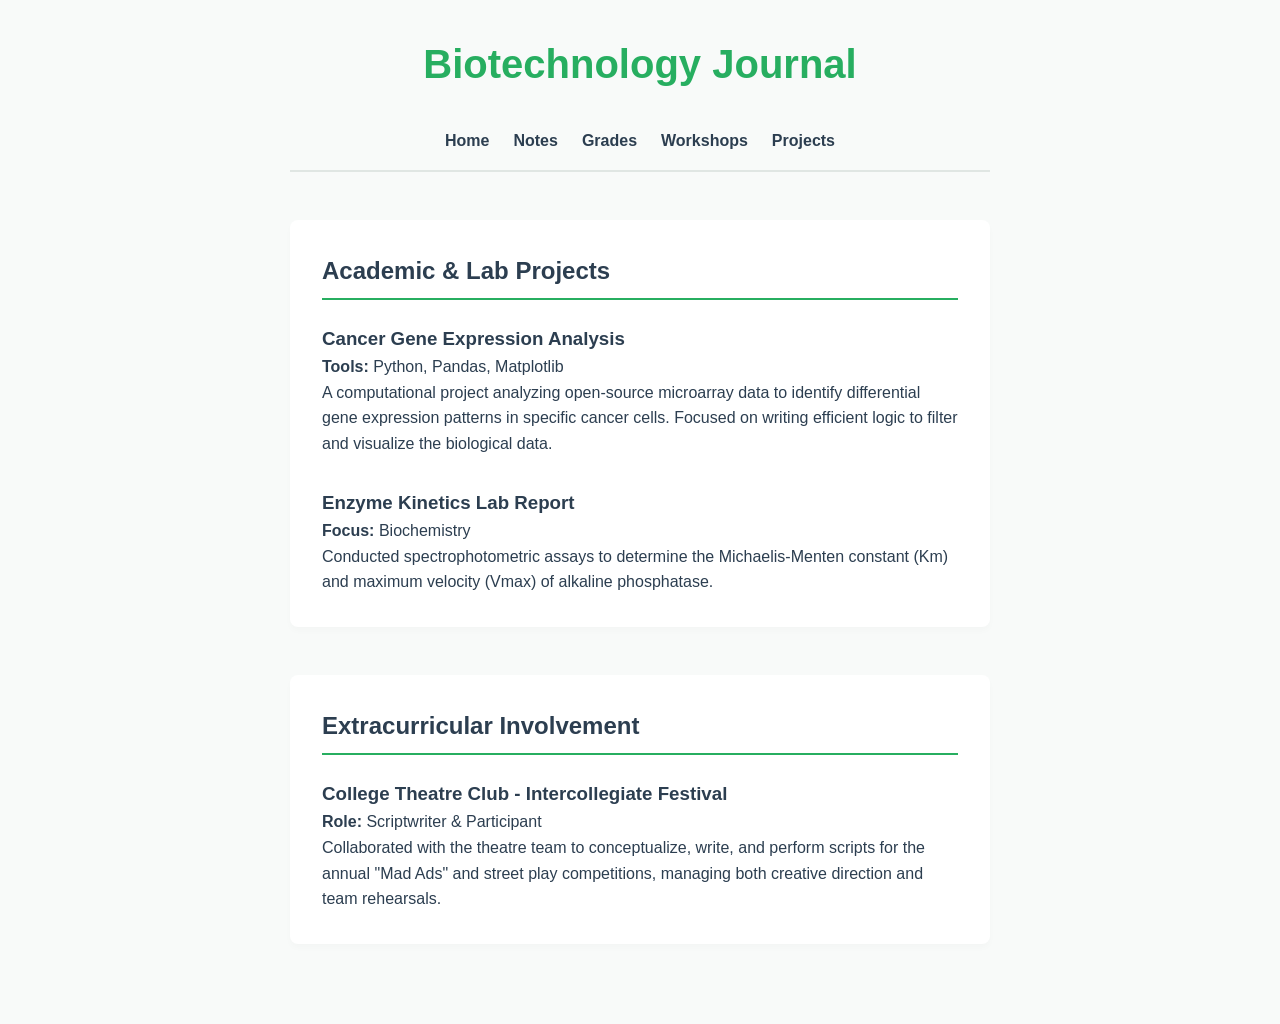
==== projects.html @ f033d861 "Rename project.html to projects.html" ====
<!DOCTYPE html>
<html lang="en">
<head>
    <meta charset="UTF-8">
    <meta name="viewport" content="width=device-width, initial-scale=1.0">
    <title>Projects & Activities</title>
    <link rel="stylesheet" href="style.css">
</head>
<body>
    <div class="container">
        <header>
            <h1>Biotechnology Journal</h1>
        </header>

        <nav>
            <a href="index.html">Home</a>
            <a href="notes.html">Notes</a>
            <a href="grades.html">Grades</a>
            <a href="workshops.html">Workshops</a>
            <a href="projects.html">Projects</a>
        </nav>

        <section>
            <h2>Academic & Lab Projects</h2>
            <div style="margin-bottom: 2rem;">
                <h3>Cancer Gene Expression Analysis</h3>
                <p><strong>Tools:</strong> Python, Pandas, Matplotlib</p>
                <p>A computational project analyzing open-source microarray data to identify differential gene expression patterns in specific cancer cells. Focused on writing efficient logic to filter and visualize the biological data.</p>
            </div>

            <div>
                <h3>Enzyme Kinetics Lab Report</h3>
                <p><strong>Focus:</strong> Biochemistry</p>
                <p>Conducted spectrophotometric assays to determine the Michaelis-Menten constant (Km) and maximum velocity (Vmax) of alkaline phosphatase.</p>
            </div>
        </section>

        <section>
            <h2>Extracurricular Involvement</h2>
            <div>
                <h3>College Theatre Club - Intercollegiate Festival</h3>
                <p><strong>Role:</strong> Scriptwriter & Participant</p>
                <p>Collaborated with the theatre team to conceptualize, write, and perform scripts for the annual "Mad Ads" and street play competitions, managing both creative direction and team rehearsals.</p>
            </div>
        </section>
    </div>
</body>
</html>
---- style.css ----
/* style.css */
* {
    margin: 0;
    padding: 0;
    box-sizing: border-box;
}

body {
    font-family: -apple-system, BlinkMacSystemFont, "Segoe UI", Roboto, sans-serif;
    background-color: #f8faf9; /* Soft, clean background */
    color: #2c3e50;
    line-height: 1.6;
    padding: 2rem 1rem;
}

.container {
    max-width: 700px;
    margin: 0 auto;
}

header {
    text-align: center;
    margin-bottom: 2rem;
}

header h1 {
    font-size: 2.5rem;
    color: #27ae60; /* Biotech green accent */
}

nav {
    display: flex;
    justify-content: center;
    flex-wrap: wrap;
    gap: 1.5rem;
    margin-bottom: 3rem;
    border-bottom: 2px solid #e0e6e3;
    padding-bottom: 1rem;
}

nav a {
    color: #2c3e50;
    text-decoration: none;
    font-weight: 600;
    transition: color 0.2s;
}

nav a:hover {
    color: #27ae60;
}

section {
    margin-bottom: 3rem;
    background: white;
    padding: 2rem;
    border-radius: 8px;
    box-shadow: 0 4px 6px rgba(0,0,0,0.02);
}

h2 {
    border-bottom: 2px solid #27ae60;
    padding-bottom: 0.5rem;
    margin-bottom: 1.5rem;
}

/* List Styling for Notes */
ul {
    list-style-type: none;
}

ul li {
    padding: 1rem 0;
    border-bottom: 1px solid #eee;
}

ul li a {
    color: #2980b9;
    text-decoration: none;
    font-weight: bold;
}

ul li a:hover {
    text-decoration: underline;
}

/* Table Styling for Grades */
table {
    width: 100%;
    border-collapse: collapse;
    margin-top: 1rem;
}

th, td {
    padding: 12px;
    text-align: left;
    border-bottom: 1px solid #ddd;
}

th {
    background-color: #f1f4f2;
    color: #2c3e50;
}
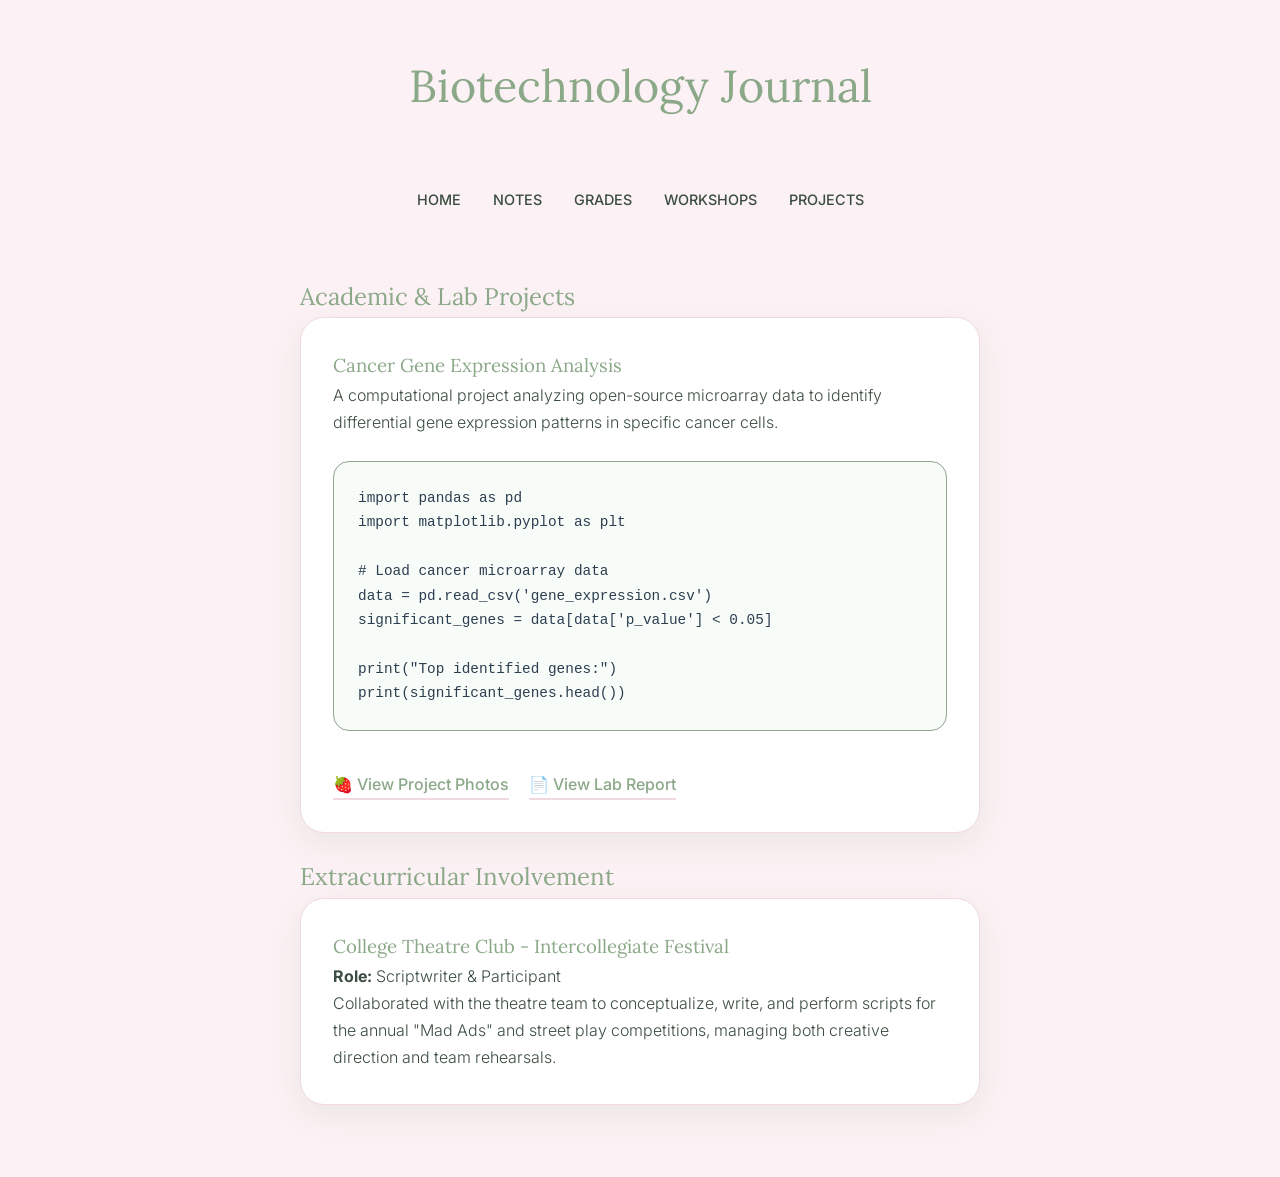
==== commit 4c827542: "Update projects.html" ====
--- a/projects.html
+++ b/projects.html
@@ -19,20 +19,27 @@
             <a href="workshops.html">Workshops</a>
             <a href="projects.html">Projects</a>
         </nav>
+        
+           <section>
+    <h2>Academic & Lab Projects</h2>
+    
+    <div>
+        <h3>Cancer Gene Expression Analysis</h3>
+        <p>A computational project analyzing open-source microarray data to identify differential gene expression patterns in specific cancer cells.</p>
+        
+        <pre><code>import pandas as pd
+import matplotlib.pyplot as plt
 
-        <section>
-            <h2>Academic & Lab Projects</h2>
-            <div style="margin-bottom: 2rem;">
-                <h3>Cancer Gene Expression Analysis</h3>
-                <p><strong>Tools:</strong> Python, Pandas, Matplotlib</p>
-                <p>A computational project analyzing open-source microarray data to identify differential gene expression patterns in specific cancer cells. Focused on writing efficient logic to filter and visualize the biological data.</p>
-            </div>
+# Load cancer microarray data
+data = pd.read_csv('gene_expression.csv')
+significant_genes = data[data['p_value'] < 0.05]
 
-            <div>
-                <h3>Enzyme Kinetics Lab Report</h3>
-                <p><strong>Focus:</strong> Biochemistry</p>
-                <p>Conducted spectrophotometric assays to determine the Michaelis-Menten constant (Km) and maximum velocity (Vmax) of alkaline phosphatase.</p>
-            </div>
+print("Top identified genes:")
+print(significant_genes.head())</code></pre>
+        
+        <a href="YOUR_DRIVE_LINK_HERE" target="_blank" class="drive-link">🍓 View Project Photos</a>
+        <a href="YOUR_DRIVE_LINK_HERE" target="_blank" class="drive-link">📄 View Lab Report</a>
+    </div>
         </section>
 
         <section>
--- a/style.css
+++ b/style.css
@@ -1,102 +1,93 @@
-/* style.css */
-* {
-    margin: 0;
-    padding: 0;
-    box-sizing: border-box;
+@import url('https://fonts.googleapis.com/css2?family=Inter:wght@300;400;500&family=Lora:ital,wght@0,400;0,500;1,400&display=swap');
+
+:root {
+    --bg-color: #fcf1f4; /* Soft pastel strawberry milk pink */
+    --text-color: #3b4d40; /* Deep matcha for readable text */
+    --accent-color: #8ba888; /* Soft matcha green */
+    --card-bg: #ffffff;
+    --border: #f0d9e0; /* Deeper pink for borders */
+    --shadow: 0 10px 30px rgba(139, 168, 136, 0.15); /* Matcha tinted shadow */
 }
 
+* { margin: 0; padding: 0; box-sizing: border-box; }
+
 body {
-    font-family: -apple-system, BlinkMacSystemFont, "Segoe UI", Roboto, sans-serif;
-    background-color: #f8faf9; /* Soft, clean background */
-    color: #2c3e50;
-    line-height: 1.6;
-    padding: 2rem 1rem;
+    font-family: 'Inter', sans-serif;
+    background-color: var(--bg-color);
+    color: var(--text-color);
+    line-height: 1.7;
+    padding: 3rem 1.5rem;
+    font-weight: 300;
 }
 
-.container {
-    max-width: 700px;
-    margin: 0 auto;
+.container { max-width: 680px; margin: 0 auto; }
+
+h1, h2, h3 {
+    font-family: 'Lora', serif;
+    font-weight: 400;
+    color: var(--accent-color);
 }
 
-header {
-    text-align: center;
-    margin-bottom: 2rem;
-}
-
-header h1 {
-    font-size: 2.5rem;
-    color: #27ae60; /* Biotech green accent */
-}
+header { text-align: center; margin-bottom: 4rem; }
+header h1 { font-size: 2.8rem; margin-bottom: 0.5rem; }
+header p { font-style: italic; color: #8ba888; opacity: 0.8; }
 
 nav {
-    display: flex;
-    justify-content: center;
-    flex-wrap: wrap;
-    gap: 1.5rem;
-    margin-bottom: 3rem;
-    border-bottom: 2px solid #e0e6e3;
-    padding-bottom: 1rem;
+    display: flex; justify-content: center; flex-wrap: wrap;
+    gap: 2rem; margin-bottom: 4rem;
 }
 
 nav a {
-    color: #2c3e50;
-    text-decoration: none;
-    font-weight: 600;
-    transition: color 0.2s;
+    color: var(--text-color); text-decoration: none;
+    font-size: 0.9rem; font-weight: 500; text-transform: uppercase;
+    transition: color 0.3s ease, transform 0.3s ease;
 }
 
-nav a:hover {
-    color: #27ae60;
+nav a:hover { color: var(--accent-color); transform: translateY(-2px); }
+
+/* EXTRA ROUNDED CARDS */
+.card, section > div, ul li {
+    background: var(--card-bg);
+    padding: 2rem;
+    border-radius: 24px; /* Super round edges */
+    border: 1px solid var(--border);
+    box-shadow: var(--shadow);
+    margin-bottom: 1.5rem;
+    transition: transform 0.4s ease;
 }
 
-section {
-    margin-bottom: 3rem;
-    background: white;
-    padding: 2rem;
-    border-radius: 8px;
-    box-shadow: 0 4px 6px rgba(0,0,0,0.02);
+.card:hover, section > div:hover, ul li:hover {
+    transform: translateY(-4px);
 }
 
-h2 {
-    border-bottom: 2px solid #27ae60;
-    padding-bottom: 0.5rem;
-    margin-bottom: 1.5rem;
+/* LINKS FOR DRIVE/CERTIFICATES */
+a.drive-link {
+    display: inline-block;
+    margin-top: 1rem; margin-right: 1rem;
+    color: var(--accent-color);
+    text-decoration: none; font-weight: 500;
+    border-bottom: 2px solid #f0d9e0;
+    transition: border-color 0.3s ease;
 }
 
-/* List Styling for Notes */
-ul {
-    list-style-type: none;
+a.drive-link:hover { border-bottom: 2px solid var(--accent-color); }
+
+/* CODE BLOCK STYLING */
+pre {
+    background: #f8fcf9; /* Very faint green tint */
+    padding: 1.5rem;
+    border-radius: 16px;
+    border: 1px solid var(--accent-color);
+    overflow-x: auto;
+    margin: 1.5rem 0;
+    font-family: monospace;
+    font-size: 0.9rem;
+    color: #2c3e50;
 }
 
-ul li {
-    padding: 1rem 0;
-    border-bottom: 1px solid #eee;
+/* ANIMATION FOR FLOATING ELEMENTS */
+@keyframes float {
+    0% { transform: translateY(0) rotate(0deg); }
+    50% { transform: translateY(-80px) rotate(180deg); }
+    100% { transform: translateY(0) rotate(360deg); }
 }
-
-ul li a {
-    color: #2980b9;
-    text-decoration: none;
-    font-weight: bold;
-}
-
-ul li a:hover {
-    text-decoration: underline;
-}
-
-/* Table Styling for Grades */
-table {
-    width: 100%;
-    border-collapse: collapse;
-    margin-top: 1rem;
-}
-
-th, td {
-    padding: 12px;
-    text-align: left;
-    border-bottom: 1px solid #ddd;
-}
-
-th {
-    background-color: #f1f4f2;
-    color: #2c3e50;
-}
